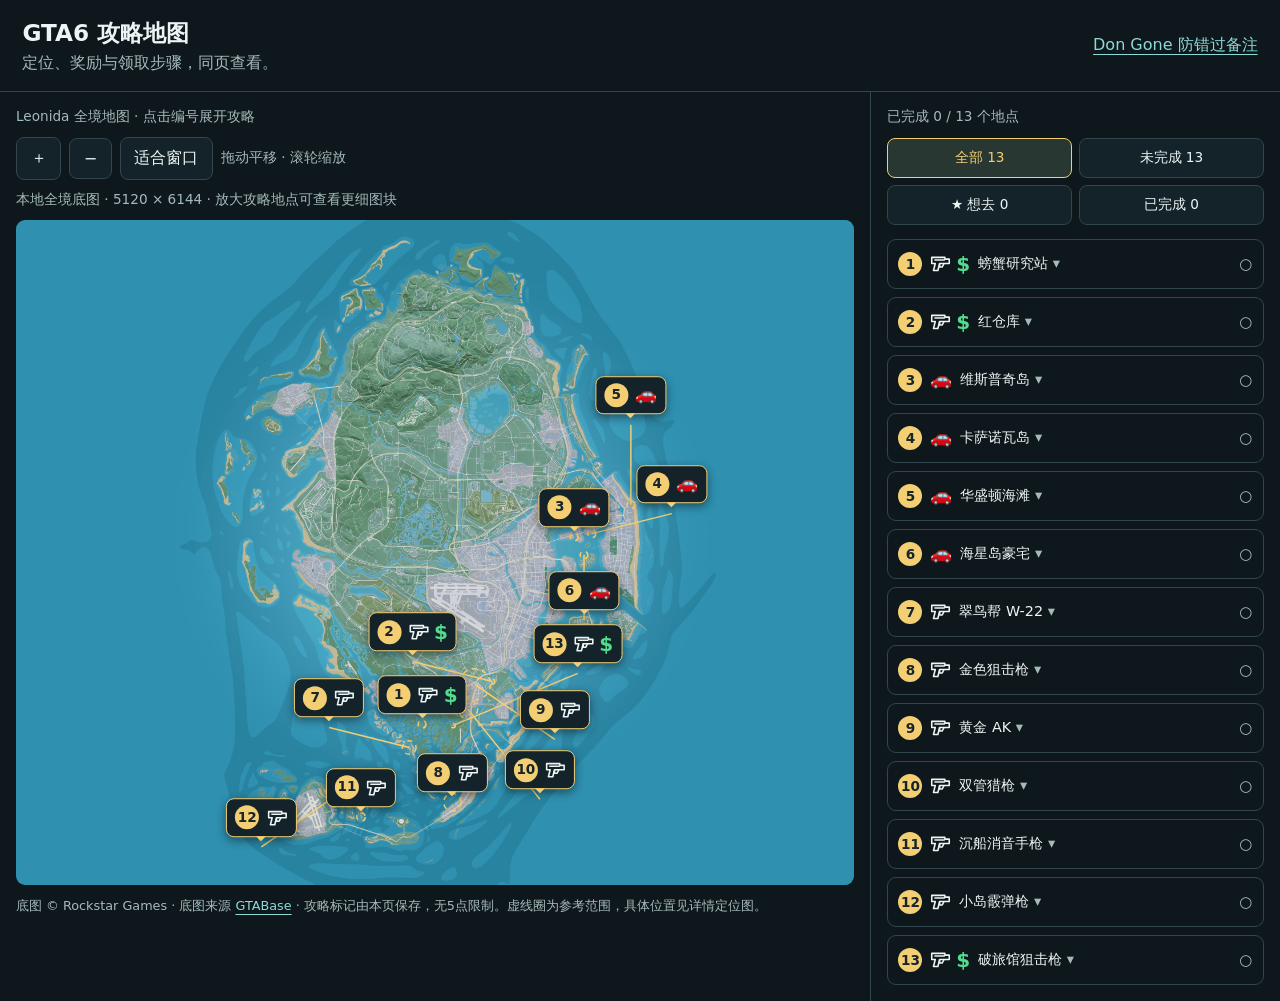
==== 地图/index.html @ 58f41aaa "Add guide map, local HD tiles, and GitHub Pages deployment" ====
<!doctype html>
<html lang="zh-CN">
<head>
  <meta charset="utf-8">
  <meta name="viewport" content="width=device-width, initial-scale=1">
  <title>GTA6 攻略地图</title>
  <link rel="stylesheet" href="map.css?v=20261121-local-hd">
  <script src="markers.js?v=20261121-local-hd" defer></script>
  <script src="tiles-manifest.js?v=20261121-local-hd" defer></script>
  <script src="map.js?v=20261121-local-hd" defer></script>
</head>
<body>
  <header class="header"><div><h1>GTA6 攻略地图</h1><p>定位、奖励与领取步骤，同页查看。</p></div><a href="guides.html#don-gone-revolver">Don Gone 防错过备注</a></header>
  <main class="layout">

    <section class="map-column" aria-label="Leonida 攻略地点地图">
      <p class="eyebrow">Leonida 全境地图 · 点击编号展开攻略</p>
      <div class="map-tools" aria-label="地图缩放"><button type="button" id="zoom-in" aria-label="放大地图">＋</button><button type="button" id="zoom-out" aria-label="缩小地图">−</button><button type="button" id="fit-map">适合窗口</button><span>拖动平移 · 滚轮缩放</span></div>
      <p id="tile-status" class="eyebrow" role="status">全境底图和攻略地点高清图块均从本地加载</p>
      <div class="map-viewport" id="map-viewport">
        <svg id="map-svg" viewBox="125 140 850 1165" role="img" aria-label="Leonida 游戏地图，攻略参考范围以虚线圈标出">
          <image id="map-image" href="Leonida 游戏地图高清.jpg" width="1280" height="1536"/>
          <g id="map-tiles" aria-hidden="true"></g>
          <g id="map-regions"></g>
        </svg>
        <svg id="map-leaders" aria-hidden="true"></svg>
        <div id="map-pins"></div>
      </div>
      <p class="map-credit" id="map-credit">底图 © Rockstar Games · 底图来源 <a href="https://www.gtabase.com/gta-6/map/" target="_blank" rel="noopener">GTABase</a> · 攻略标记由本页保存，无5点限制。虚线圈为参考范围，具体位置见详情定位图。</p>
    </section>
    <aside class="place-nav" aria-label="攻略地点列表">
      <p class="eyebrow" id="marker-count"></p>
      <div class="progress-filters" role="group" aria-label="按进度筛选">
        <button type="button" id="filter-all" aria-pressed="true">全部</button>
        <button type="button" id="filter-incomplete" aria-pressed="false">未完成</button>
        <button type="button" id="filter-starred" aria-pressed="false">★ 想去</button>
        <button type="button" id="filter-completed" aria-pressed="false">已完成</button>
      </div>
      <p id="save-status" class="save-status" role="status" aria-live="polite" hidden></p>
      <nav id="marker-list" aria-label="选择攻略地点"></nav>
      <p id="filter-empty" class="empty-message" role="status" hidden>没有符合条件的地点，可以切换筛选。</p>
    </aside>
  </main>
  <noscript>请启用 JavaScript 使用地图标记，或直接打开 <a href="guides.html">文字攻略</a>。</noscript>
</body>
</html>
---- 地图/map.css ----
:root{color-scheme:dark;--bg:#0e171b;--panel:#14232a;--ink:#edf5f4;--muted:#a5babb;--line:#31464d;--accent:#f3ce72;--focus:#8bdad8;--cash:#52dc8e;font-family:system-ui,"Microsoft YaHei",sans-serif;font-size:16px}
*{box-sizing:border-box}body{margin:0;background:var(--bg);color:var(--ink)}a{color:var(--focus);text-underline-offset:4px}button,a{touch-action:manipulation}button{font:inherit;color:var(--ink);background:var(--panel);border:1px solid var(--line);border-radius:8px;padding:.6rem .85rem;cursor:pointer}button:hover{border-color:var(--focus)}button:focus-visible,a:focus-visible{outline:3px solid var(--focus);outline-offset:3px}h1,h2,h3,p{margin:0}h1{font-size:1.45rem}h2{font-size:1.35rem;line-height:1.45}h3{font-size:1.05rem}.header{display:flex;justify-content:space-between;gap:1rem;align-items:center;padding:1.1rem 1.4rem;border-bottom:1px solid var(--line)}.header p{margin-top:.25rem;color:var(--muted)}
.layout{display:grid;grid-template-columns:220px minmax(0,1fr) minmax(320px,380px);grid-template-areas:"nav map detail";align-items:start;min-height:calc(100dvh - 95px)}.place-nav{grid-area:nav;padding:1.2rem .8rem;position:sticky;top:0}.eyebrow{font-size:.85rem;color:var(--muted);margin-bottom:.75rem}#marker-list{display:grid;gap:.5rem}.place-button{display:flex;align-items:center;gap:.5rem;text-align:left;width:100%;padding:.65rem .55rem;background:transparent;min-height:46px}.place-button[aria-current=true]{border-color:var(--accent);background:#223131}.place-number,.pin-number{display:inline-grid;place-items:center;flex:0 0 24px;height:24px;min-width:24px;border-radius:50%;background:var(--accent);color:#17242a;font-size:.85rem;font-weight:700}.place-name{font-size:.9rem;line-height:1.5}.category-icons{display:inline-flex;align-items:center;gap:.3rem;flex:none}.category-icon{display:block;width:21px;height:21px;flex:none}.category-cash{color:var(--cash);font-size:1.25rem;font-weight:700;line-height:1}.category-car{font-size:1.1rem;line-height:1}
.map-column{grid-area:map;min-width:0;padding:1rem;display:flex;flex-direction:column;gap:.7rem;position:sticky;top:0}.layer-tools,.map-tools{display:flex;align-items:center;gap:.5rem;flex-wrap:wrap}.layer-tools button[aria-pressed=true]{background:var(--accent);color:#182124;border-color:var(--accent)}.layer-tools span,.map-tools span{font-size:.85rem;color:var(--muted)}.layer-tools span{flex-basis:100%}.map-viewport{height:calc(100dvh - 270px);min-height:350px;position:relative;overflow:hidden;background:#074e64;border-radius:9px}.map-viewport>svg:first-child{width:100%;height:100%;display:block;touch-action:none;cursor:grab}.map-viewport svg.dragging{cursor:grabbing}#map-pins,#map-leaders{position:absolute;inset:0;width:100%;height:100%;pointer-events:none;overflow:hidden}.map-pin{position:absolute;transform:translate(-50%,calc(-100% - 10px));pointer-events:auto;background:#14232a;color:var(--ink);border:1px solid var(--accent);border-radius:8px;box-shadow:0 3px 10px #0007;display:flex;gap:.45rem;align-items:center;line-height:1;padding:.4rem .5rem;min-height:36px;white-space:nowrap}.map-pin.active{box-shadow:0 0 0 2px #f3ce7255,0 3px 10px #0007}.map-pin::after{content:"";position:absolute;top:100%;left:calc(50% - 5px);border:5px solid transparent;border-top-color:var(--accent)}.map-credit{font-size:.8rem;line-height:1.5;color:var(--muted)}
.details{grid-area:detail;padding:1.3rem 1.2rem;border-left:1px solid var(--line);background:var(--panel);overflow-wrap:anywhere;min-height:calc(100dvh - 95px)}.location{color:var(--muted);margin:.5rem 0 1rem;line-height:1.65}.details h3{margin-top:1.4rem}.rewards{padding-left:1.2rem;line-height:1.8;margin:.6rem 0}.reward-note,.accuracy,.source-line,.guide-note{font-size:.88rem;color:var(--muted);line-height:1.7;margin:.65rem 0}.requirements{line-height:1.7;font-size:.9rem;padding:.8rem 0;color:var(--accent);border-top:1px solid var(--line);border-bottom:1px solid var(--line);margin:1rem 0}.actions{display:flex;gap:.65rem;flex-wrap:wrap;margin:.8rem 0 1.1rem}.action{display:inline-flex;justify-content:center;align-items:center;min-height:44px;padding:.7rem .9rem;border:1px solid var(--line);border-radius:8px;text-decoration:none}.action.primary{background:var(--accent);border-color:var(--accent);color:#182124;font-weight:600}.steps{padding-left:1.4rem;line-height:1.8}.steps li{margin:1rem 0}.step-time{display:block;color:var(--accent);font-size:.85rem;font-variant-numeric:tabular-nums}.steps p{margin-top:.15rem}.source-line{margin-top:1.5rem}
.guide-page{max-width:900px;padding:1.5rem;margin:auto;line-height:1.85}.guide-page h1{font-size:1.6rem}.guide-page section{margin:2rem 0}.guide-page img{max-width:100%;height:auto;display:block;margin:1rem 0}.guide-page code{background:#243941;border-radius:4px;padding:.15rem .4rem;color:var(--accent)}.guide-page figure{margin:1.5rem 0}.guide-page figcaption{font-size:.85rem;color:var(--muted)}.guide-page article+article{padding-top:2rem;margin-top:3rem;border-top:1px solid var(--line)}.guide-toc{display:flex;flex-wrap:wrap;gap:.7rem 1rem;margin:1.5rem 0}
@media(max-width:1100px){.layout{grid-template-columns:minmax(0,1fr) minmax(320px,390px);grid-template-areas:"nav nav" "map detail"}.place-nav{position:static;padding:.8rem 1rem;border-bottom:1px solid var(--line)}#marker-list{grid-template-columns:repeat(auto-fit,minmax(175px,1fr))}.map-column{padding:.8rem}.details{padding:1.2rem}}
@media(max-width:760px){.layout{display:flex;flex-direction:column}.place-nav,.map-column,.details{width:100%;position:static}.place-nav{padding:.8rem}.details{border-left:0;border-top:1px solid var(--line);min-height:0}.map-viewport{height:52dvh;min-height:320px}.header{padding:1rem;align-items:flex-start}.header a{font-size:.85rem}.header p{font-size:.9rem}#marker-list{grid-template-columns:repeat(2,minmax(0,1fr))}.place-button{gap:.4rem;padding:.55rem .4rem}.place-name{font-size:.88rem}.category-icon{width:19px;height:19px}.place-number{flex-basis:22px;min-width:22px;height:22px}}
@media(prefers-reduced-motion:no-preference){button,a{transition:background-color .15s,border-color .15s}}
.progress-filters{display:grid;grid-template-columns:repeat(2,minmax(0,1fr));gap:.4rem;margin-bottom:.9rem}.progress-filters button{padding:.5rem .4rem;font-size:.85rem;min-height:40px}.progress-filters button[aria-pressed=true]{border-color:var(--accent);background:#283731;color:var(--accent)}.progress-controls{display:flex;gap:.6rem;flex-wrap:wrap;margin:.8rem 0}.completed-toggle[aria-pressed=true]{border-color:var(--cash);color:var(--cash);background:#17382a}.starred-toggle[aria-pressed=true]{border-color:var(--accent);color:var(--accent);background:#39321c}.place-progress{margin-left:auto;display:inline-flex;gap:.25rem;align-items:center;font-size:.95rem;flex:none}.place-star{color:var(--accent)}.place-completed{color:var(--muted)}.is-completed .place-completed{color:var(--cash)}.map-pin.is-completed{border-color:var(--cash)}.map-pin.is-completed::after{border-top-color:var(--cash)}.is-completed .pin-number,.is-completed .place-number{background:var(--cash)}.pin-progress{position:absolute;right:-7px;top:-9px;border-radius:6px;background:#17252b;border:1px solid var(--line);color:var(--accent);padding:2px 4px;font-size:.75rem;line-height:1.1}.map-pin.is-completed .pin-progress{color:var(--cash)}.save-status,.empty-message{font-size:.85rem;line-height:1.6;color:var(--muted);margin:.6rem 0}.save-error{color:#ffac99}[hidden]{display:none!important}@media(min-width:761px) and (max-width:1100px){.progress-filters{display:flex;flex-wrap:wrap}.progress-filters button{padding:.5rem .8rem}}

/* World map stays visible; each guide expands inside the right-hand list. */
.layout{grid-template-columns:minmax(0,1fr) minmax(340px,410px);grid-template-areas:"map nav"}
.place-nav{position:static;padding:1rem;border-left:1px solid var(--line);min-width:0}
#marker-list{grid-template-columns:minmax(0,1fr)}
.place-item{min-width:0;border:1px solid var(--line);border-radius:9px;overflow:hidden}
.place-item:has(.place-button[aria-expanded=true]){border-color:var(--accent)}
.place-button{border:0;border-radius:0;padding:.75rem .65rem}
.place-button[aria-expanded=true]{background:#283731;color:var(--accent)}
.place-button[aria-expanded=true] .place-name::after{content:" ▴"}
.place-button[aria-expanded=false] .place-name::after{content:" ▾";color:var(--muted)}
.details{padding:1rem;border-left:0;border-top:1px solid var(--line);min-height:0}
.details h2{font-size:1.15rem}
.detail-map{margin:.8rem 0}
.detail-map a{display:block;border:1px solid var(--line);border-radius:6px;overflow:hidden}
.detail-map svg{display:block;width:100%;max-height:420px;background:#0b3444}
.detail-map figcaption{font-size:.8rem;color:var(--muted);line-height:1.6;margin-top:.45rem}
.map-viewport{height:calc(100dvh - 235px);min-height:390px}
.map-column>.eyebrow{margin:0}
@media(max-width:1100px){.layout{grid-template-columns:minmax(0,1fr) 340px;grid-template-areas:"map nav"}.place-nav{padding:.8rem;border-bottom:0}.progress-filters{display:grid}.progress-filters button{padding:.5rem .4rem}}
@media(max-width:760px){.layout{display:flex;flex-direction:column}.map-column,.place-nav{width:100%;position:static}.place-nav{border-left:0;border-top:1px solid var(--line)}.map-viewport{height:55dvh;min-height:320px}#marker-list{grid-template-columns:minmax(0,1fr)}.details{padding:1rem}.place-name{font-size:.95rem}.place-button{padding:.75rem}.progress-filters{grid-template-columns:repeat(4,minmax(0,1fr))}}

.additional-guide{border-top:1px solid var(--line);margin-top:1.2rem;padding-top:.2rem}.map-viewport{background:#2f90b0}
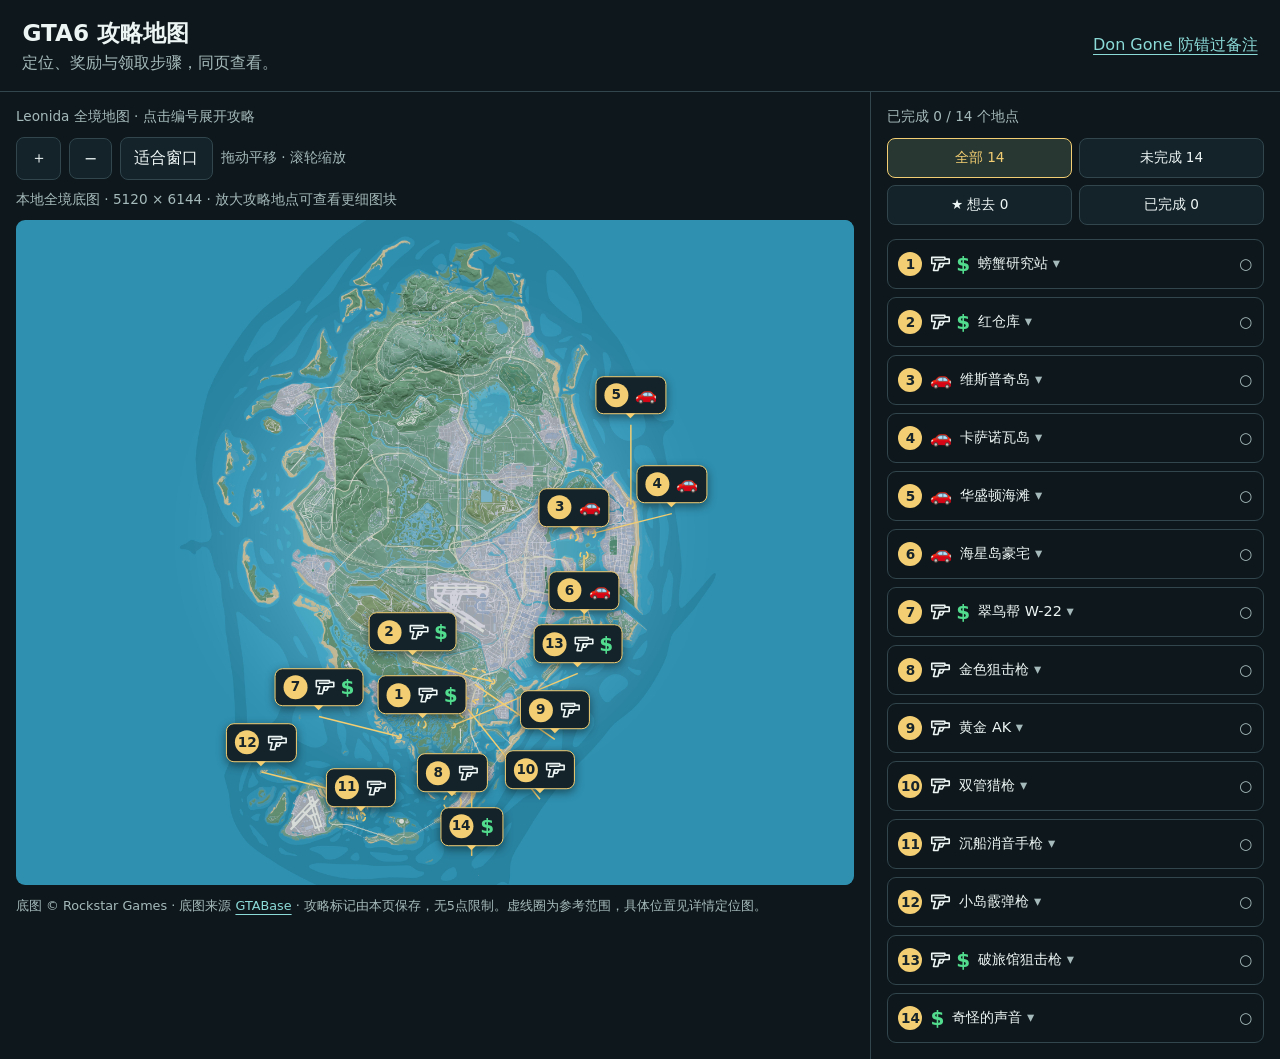
==== commit 687b9678: "Add Strange Noises map guide and merge duplicate Fishing Shacks tips" ====
--- a/地图/index.html
+++ b/地图/index.html
@@ -4,10 +4,10 @@
   <meta charset="utf-8">
   <meta name="viewport" content="width=device-width, initial-scale=1">
   <title>GTA6 攻略地图</title>
-  <link rel="stylesheet" href="map.css?v=20261121-local-hd">
-  <script src="markers.js?v=20261121-local-hd" defer></script>
-  <script src="tiles-manifest.js?v=20261121-local-hd" defer></script>
-  <script src="map.js?v=20261121-local-hd" defer></script>
+  <link rel="stylesheet" href="map.css?v=20261121-guide14">
+  <script src="markers.js?v=20261121-guide14" defer></script>
+  <script src="tiles-manifest.js?v=20261121-guide14" defer></script>
+  <script src="map.js?v=20261121-guide14" defer></script>
 </head>
 <body>
   <header class="header"><div><h1>GTA6 攻略地图</h1><p>定位、奖励与领取步骤，同页查看。</p></div><a href="guides.html#don-gone-revolver">Don Gone 防错过备注</a></header>
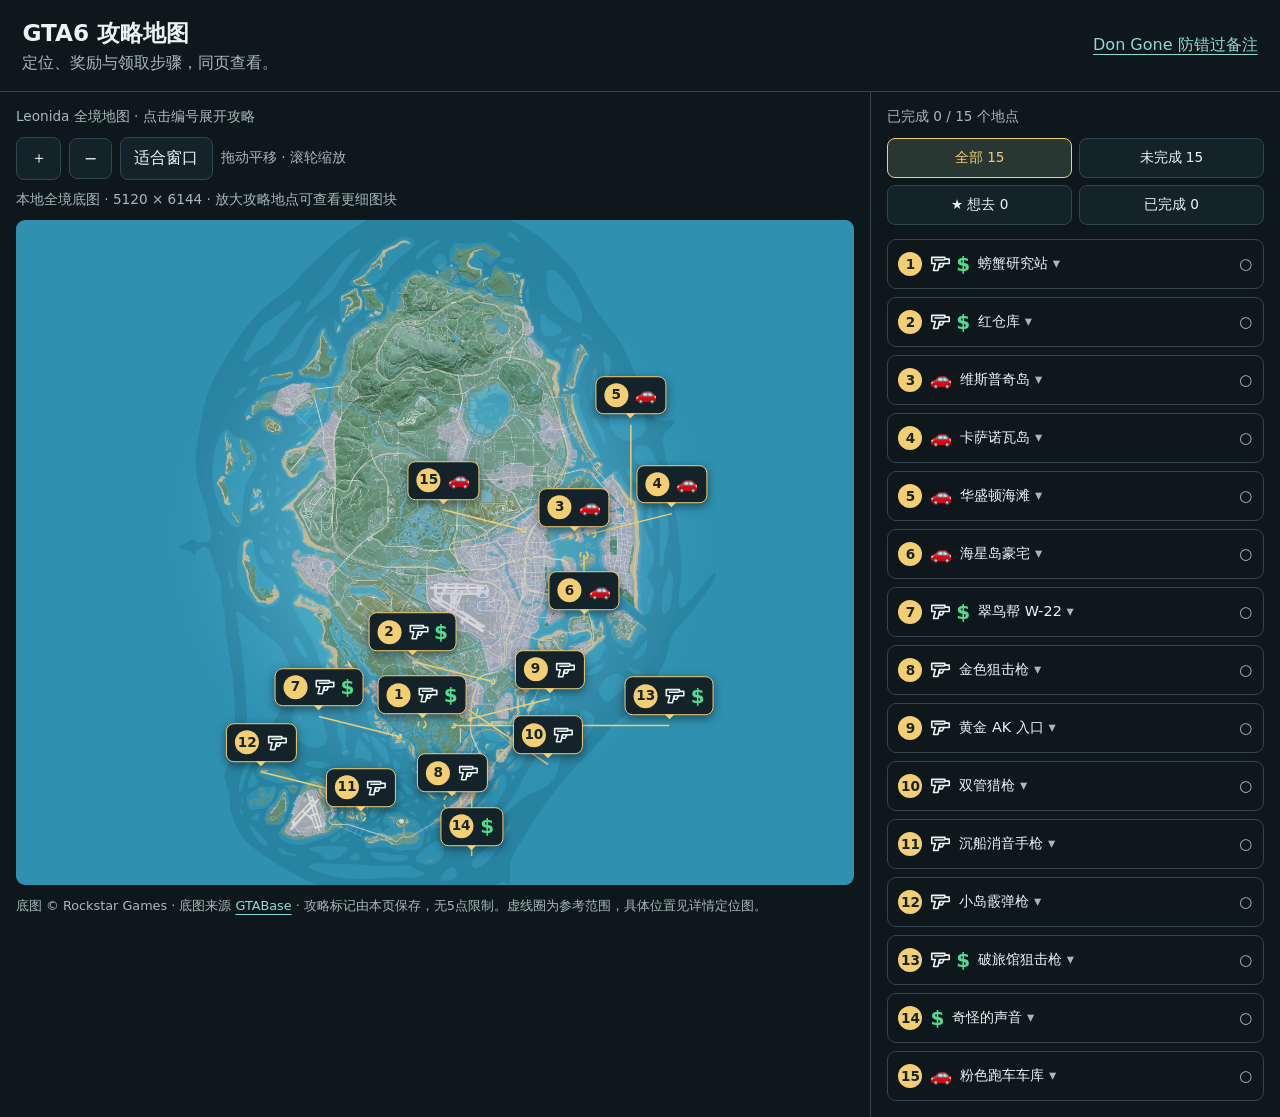
==== commit 99bb91f7: "Correct AK entry location and add chapter-three pink car guide" ====
--- a/地图/index.html
+++ b/地图/index.html
@@ -4,10 +4,10 @@
   <meta charset="utf-8">
   <meta name="viewport" content="width=device-width, initial-scale=1">
   <title>GTA6 攻略地图</title>
-  <link rel="stylesheet" href="map.css?v=20261121-guide14">
-  <script src="markers.js?v=20261121-guide14" defer></script>
-  <script src="tiles-manifest.js?v=20261121-guide14" defer></script>
-  <script src="map.js?v=20261121-guide14" defer></script>
+  <link rel="stylesheet" href="map.css?v=20261123-guide15">
+  <script src="markers.js?v=20261123-guide15" defer></script>
+  <script src="tiles-manifest.js?v=20261123-guide15" defer></script>
+  <script src="map.js?v=20261123-guide15" defer></script>
 </head>
 <body>
   <header class="header"><div><h1>GTA6 攻略地图</h1><p>定位、奖励与领取步骤，同页查看。</p></div><a href="guides.html#don-gone-revolver">Don Gone 防错过备注</a></header>
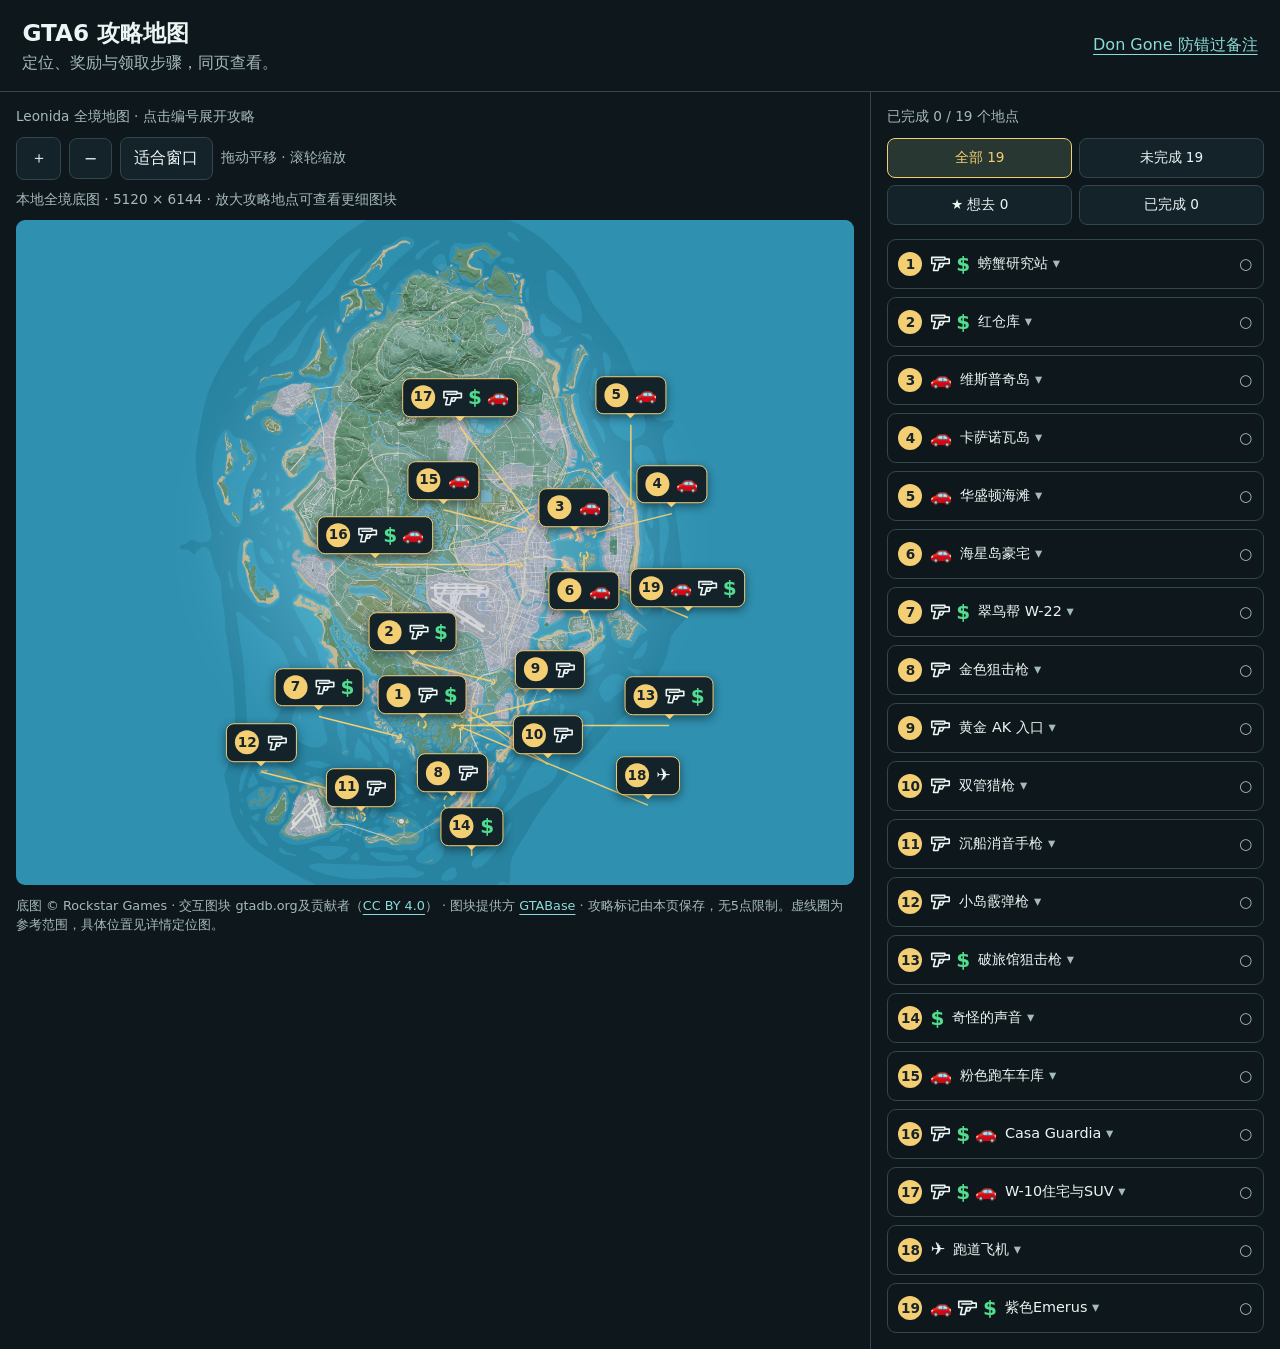
==== commit 290397c4: "Add four loot and vehicle guides, aircraft marker, and article source support" ====
--- a/地图/index.html
+++ b/地图/index.html
@@ -4,10 +4,10 @@
   <meta charset="utf-8">
   <meta name="viewport" content="width=device-width, initial-scale=1">
   <title>GTA6 攻略地图</title>
-  <link rel="stylesheet" href="map.css?v=20261123-guide15">
-  <script src="markers.js?v=20261123-guide15" defer></script>
-  <script src="tiles-manifest.js?v=20261123-guide15" defer></script>
-  <script src="map.js?v=20261123-guide15" defer></script>
+  <link rel="stylesheet" href="map.css?v=20261123-guide19">
+  <script src="markers.js?v=20261123-guide19" defer></script>
+  <script src="tiles-manifest.js?v=20261123-guide19" defer></script>
+  <script src="map.js?v=20261123-guide19" defer></script>
 </head>
 <body>
   <header class="header"><div><h1>GTA6 攻略地图</h1><p>定位、奖励与领取步骤，同页查看。</p></div><a href="guides.html#don-gone-revolver">Don Gone 防错过备注</a></header>
@@ -26,7 +26,7 @@
         <svg id="map-leaders" aria-hidden="true"></svg>
         <div id="map-pins"></div>
       </div>
-      <p class="map-credit" id="map-credit">底图 © Rockstar Games · 底图来源 <a href="https://www.gtabase.com/gta-6/map/" target="_blank" rel="noopener">GTABase</a> · 攻略标记由本页保存，无5点限制。虚线圈为参考范围，具体位置见详情定位图。</p>
+      <p class="map-credit" id="map-credit">底图 © Rockstar Games · 交互图块 gtadb.org及贡献者（<a href="https://creativecommons.org/licenses/by/4.0/" target="_blank" rel="noopener">CC BY 4.0</a>） · 图块提供方 <a href="https://www.gtabase.com/gta-6/map/" target="_blank" rel="noopener">GTABase</a> · 攻略标记由本页保存，无5点限制。虚线圈为参考范围，具体位置见详情定位图。</p>
     </section>
     <aside class="place-nav" aria-label="攻略地点列表">
       <p class="eyebrow" id="marker-count"></p>
--- a/地图/map.css
+++ b/地图/map.css
@@ -1,7 +1,7 @@
 
 :root{color-scheme:dark;--bg:#0e171b;--panel:#14232a;--ink:#edf5f4;--muted:#a5babb;--line:#31464d;--accent:#f3ce72;--focus:#8bdad8;--cash:#52dc8e;font-family:system-ui,"Microsoft YaHei",sans-serif;font-size:16px}
 *{box-sizing:border-box}body{margin:0;background:var(--bg);color:var(--ink)}a{color:var(--focus);text-underline-offset:4px}button,a{touch-action:manipulation}button{font:inherit;color:var(--ink);background:var(--panel);border:1px solid var(--line);border-radius:8px;padding:.6rem .85rem;cursor:pointer}button:hover{border-color:var(--focus)}button:focus-visible,a:focus-visible{outline:3px solid var(--focus);outline-offset:3px}h1,h2,h3,p{margin:0}h1{font-size:1.45rem}h2{font-size:1.35rem;line-height:1.45}h3{font-size:1.05rem}.header{display:flex;justify-content:space-between;gap:1rem;align-items:center;padding:1.1rem 1.4rem;border-bottom:1px solid var(--line)}.header p{margin-top:.25rem;color:var(--muted)}
-.layout{display:grid;grid-template-columns:220px minmax(0,1fr) minmax(320px,380px);grid-template-areas:"nav map detail";align-items:start;min-height:calc(100dvh - 95px)}.place-nav{grid-area:nav;padding:1.2rem .8rem;position:sticky;top:0}.eyebrow{font-size:.85rem;color:var(--muted);margin-bottom:.75rem}#marker-list{display:grid;gap:.5rem}.place-button{display:flex;align-items:center;gap:.5rem;text-align:left;width:100%;padding:.65rem .55rem;background:transparent;min-height:46px}.place-button[aria-current=true]{border-color:var(--accent);background:#223131}.place-number,.pin-number{display:inline-grid;place-items:center;flex:0 0 24px;height:24px;min-width:24px;border-radius:50%;background:var(--accent);color:#17242a;font-size:.85rem;font-weight:700}.place-name{font-size:.9rem;line-height:1.5}.category-icons{display:inline-flex;align-items:center;gap:.3rem;flex:none}.category-icon{display:block;width:21px;height:21px;flex:none}.category-cash{color:var(--cash);font-size:1.25rem;font-weight:700;line-height:1}.category-car{font-size:1.1rem;line-height:1}
+.layout{display:grid;grid-template-columns:220px minmax(0,1fr) minmax(320px,380px);grid-template-areas:"nav map detail";align-items:start;min-height:calc(100dvh - 95px)}.place-nav{grid-area:nav;padding:1.2rem .8rem;position:sticky;top:0}.eyebrow{font-size:.85rem;color:var(--muted);margin-bottom:.75rem}#marker-list{display:grid;gap:.5rem}.place-button{display:flex;align-items:center;gap:.5rem;text-align:left;width:100%;padding:.65rem .55rem;background:transparent;min-height:46px}.place-button[aria-current=true]{border-color:var(--accent);background:#223131}.place-number,.pin-number{display:inline-grid;place-items:center;flex:0 0 24px;height:24px;min-width:24px;border-radius:50%;background:var(--accent);color:#17242a;font-size:.85rem;font-weight:700}.place-name{font-size:.9rem;line-height:1.5}.category-icons{display:inline-flex;align-items:center;gap:.3rem;flex:none}.category-icon{display:block;width:21px;height:21px;flex:none}.category-cash{color:var(--cash);font-size:1.25rem;font-weight:700;line-height:1}.category-car,.category-plane{font-size:1.1rem;line-height:1}
 .map-column{grid-area:map;min-width:0;padding:1rem;display:flex;flex-direction:column;gap:.7rem;position:sticky;top:0}.layer-tools,.map-tools{display:flex;align-items:center;gap:.5rem;flex-wrap:wrap}.layer-tools button[aria-pressed=true]{background:var(--accent);color:#182124;border-color:var(--accent)}.layer-tools span,.map-tools span{font-size:.85rem;color:var(--muted)}.layer-tools span{flex-basis:100%}.map-viewport{height:calc(100dvh - 270px);min-height:350px;position:relative;overflow:hidden;background:#074e64;border-radius:9px}.map-viewport>svg:first-child{width:100%;height:100%;display:block;touch-action:none;cursor:grab}.map-viewport svg.dragging{cursor:grabbing}#map-pins,#map-leaders{position:absolute;inset:0;width:100%;height:100%;pointer-events:none;overflow:hidden}.map-pin{position:absolute;transform:translate(-50%,calc(-100% - 10px));pointer-events:auto;background:#14232a;color:var(--ink);border:1px solid var(--accent);border-radius:8px;box-shadow:0 3px 10px #0007;display:flex;gap:.45rem;align-items:center;line-height:1;padding:.4rem .5rem;min-height:36px;white-space:nowrap}.map-pin.active{box-shadow:0 0 0 2px #f3ce7255,0 3px 10px #0007}.map-pin::after{content:"";position:absolute;top:100%;left:calc(50% - 5px);border:5px solid transparent;border-top-color:var(--accent)}.map-credit{font-size:.8rem;line-height:1.5;color:var(--muted)}
 .details{grid-area:detail;padding:1.3rem 1.2rem;border-left:1px solid var(--line);background:var(--panel);overflow-wrap:anywhere;min-height:calc(100dvh - 95px)}.location{color:var(--muted);margin:.5rem 0 1rem;line-height:1.65}.details h3{margin-top:1.4rem}.rewards{padding-left:1.2rem;line-height:1.8;margin:.6rem 0}.reward-note,.accuracy,.source-line,.guide-note{font-size:.88rem;color:var(--muted);line-height:1.7;margin:.65rem 0}.requirements{line-height:1.7;font-size:.9rem;padding:.8rem 0;color:var(--accent);border-top:1px solid var(--line);border-bottom:1px solid var(--line);margin:1rem 0}.actions{display:flex;gap:.65rem;flex-wrap:wrap;margin:.8rem 0 1.1rem}.action{display:inline-flex;justify-content:center;align-items:center;min-height:44px;padding:.7rem .9rem;border:1px solid var(--line);border-radius:8px;text-decoration:none}.action.primary{background:var(--accent);border-color:var(--accent);color:#182124;font-weight:600}.steps{padding-left:1.4rem;line-height:1.8}.steps li{margin:1rem 0}.step-time{display:block;color:var(--accent);font-size:.85rem;font-variant-numeric:tabular-nums}.steps p{margin-top:.15rem}.source-line{margin-top:1.5rem}
 .guide-page{max-width:900px;padding:1.5rem;margin:auto;line-height:1.85}.guide-page h1{font-size:1.6rem}.guide-page section{margin:2rem 0}.guide-page img{max-width:100%;height:auto;display:block;margin:1rem 0}.guide-page code{background:#243941;border-radius:4px;padding:.15rem .4rem;color:var(--accent)}.guide-page figure{margin:1.5rem 0}.guide-page figcaption{font-size:.85rem;color:var(--muted)}.guide-page article+article{padding-top:2rem;margin-top:3rem;border-top:1px solid var(--line)}.guide-toc{display:flex;flex-wrap:wrap;gap:.7rem 1rem;margin:1.5rem 0}
